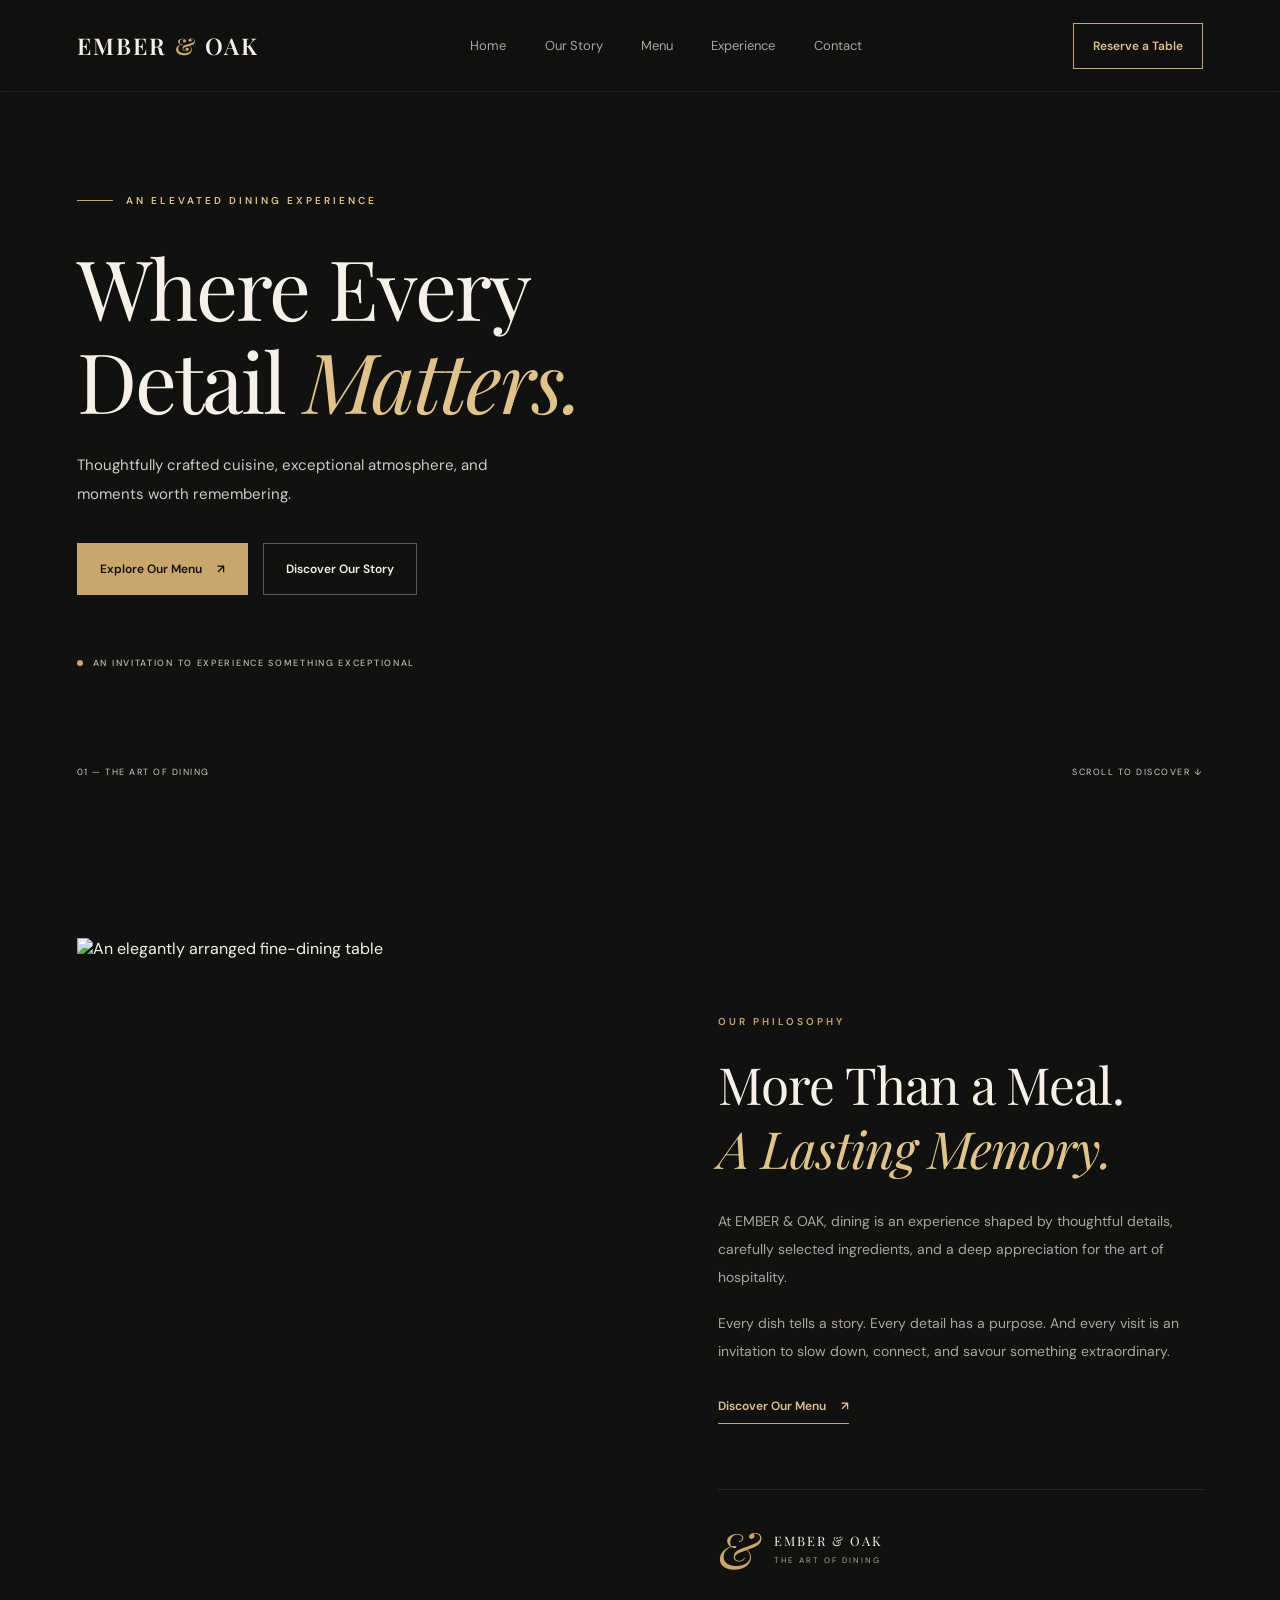
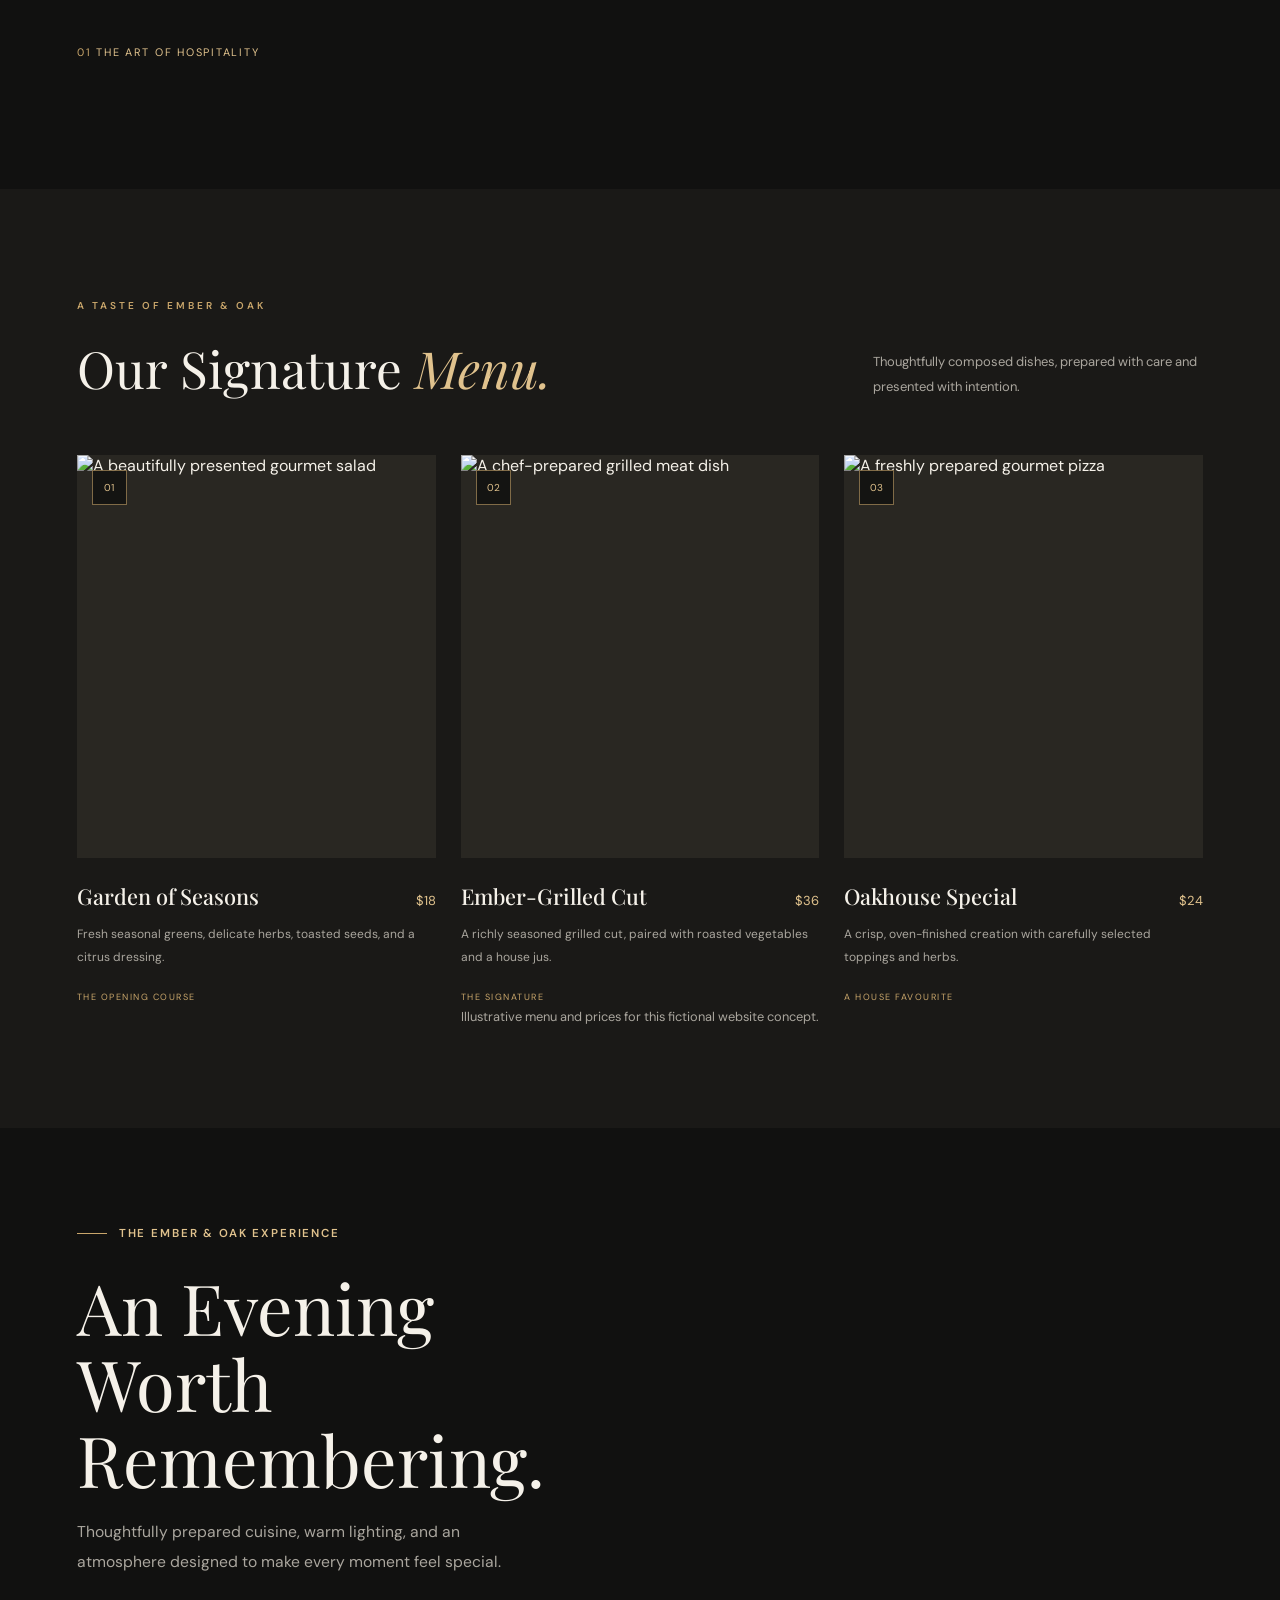
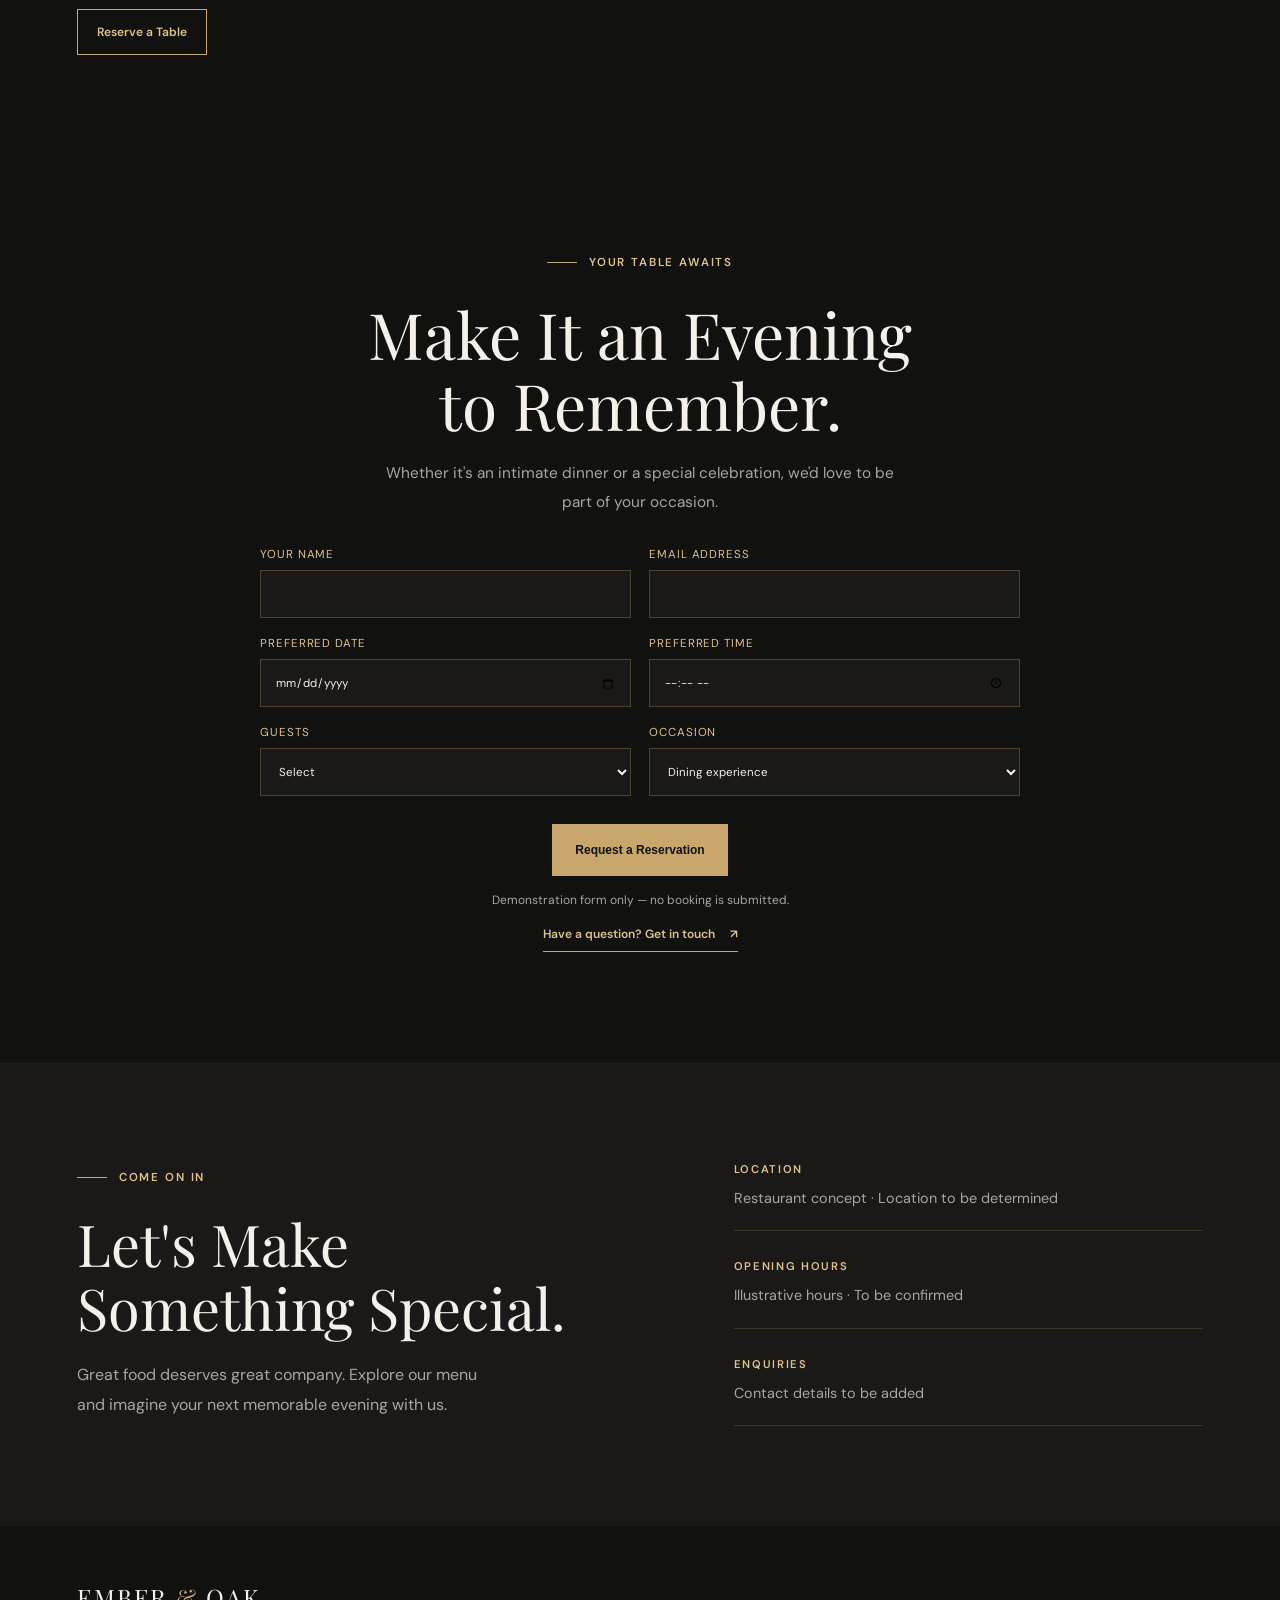
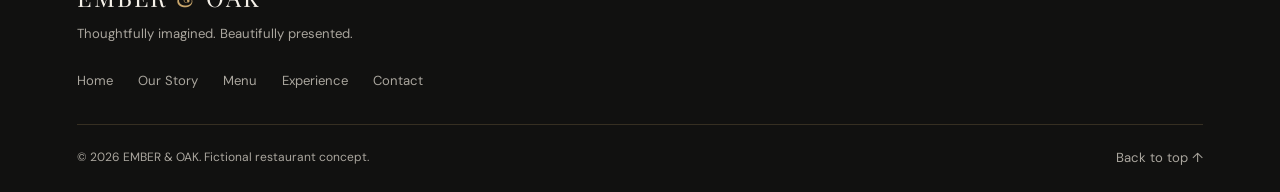
==== index.html @ cb253b9d "Initial release of Ember and Oak website" ====
﻿
<!DOCTYPE html>
<html lang="en">
  <head>
    <meta charset="UTF-8">
    <meta name="viewport" content="width=device-width, initial-scale=1.0">

    <meta
      name="description"
      content="Discover the art of fine dining at EMBER & OAK, a premium restaurant concept."
    >

    <title>EMBER & OAK | An Exceptional Dining Experience</title>

    <!-- Typography -->
    <link rel="preconnect" href="https://fonts.googleapis.com">
    <link rel="preconnect" href="https://fonts.gstatic.com" crossorigin>

    <link
      href="https://fonts.googleapis.com/css2?family=DM+Sans:wght@400;500;600;700&family=Playfair+Display:wght@400;500;600;700&display=swap"
      rel="stylesheet"
    >

    <!-- Our stylesheet -->
    <link rel="stylesheet" href="style.css">
  </head>

  <body>
      <header class="site-header">
        <a href="#home" class="logo">EMBER <span>&</span> OAK</a>

        <button
          class="menu-toggle"
          type="button"
          aria-label="Open navigation menu"
          aria-expanded="false"
          aria-controls="main-navigation"
        >
          <span></span>
          <span></span>
          <span></span>
        </button>

              <nav class="main-nav" id="main-navigation">
        <a href="index.html" aria-current="page">Home</a>
        <a href="story.html">Our Story</a>
        <a href="menu.html">Menu</a>
        <a href="experience.html">Experience</a>
        <a href="contact.html">Contact</a>
      </nav>

        <a href="#reservations" class="header-cta">
          Reserve a Table
        </a>
      </header>

    <main>
      <section class="hero" id="home">
        <div class="hero-content">

          <p class="eyebrow">
            <span class="eyebrow-line"></span>
            AN ELEVATED DINING EXPERIENCE
          </p>

          <h1>
            Where Every<br>
            Detail <span>Matters.</span>
          </h1>

          <p class="hero-description">
            Thoughtfully crafted cuisine, exceptional atmosphere,
            and moments worth remembering.
          </p>

          <div class="hero-actions">
            <a href="menu.html" class="button button-primary">
              Explore Our Menu <span aria-hidden="true">↗</span>
            </a>

            <a href="story.html" class="button button-secondary">
              Discover Our Story
            </a>
          </div>

          <div class="hero-note">
            <span class="note-dot"></span>
            AN INVITATION TO EXPERIENCE SOMETHING EXCEPTIONAL
          </div>
        </div>

        <div class="hero-bottom">
          <span>01 — THE ART OF DINING</span>
          <a href="#story">
            SCROLL TO DISCOVER <span aria-hidden="true">↓</span>
          </a>
        </div>

      </section>

      <!-- OUR STORY -->
      <section class="story-section" id="story">

        <div class="story-image">
          <img
            src="https://images.unsplash.com/photo-1414235077428-338989a2e8c0?auto=format&fit=crop&w=1000&q=85"
            alt="An elegantly arranged fine-dining table"
            loading="lazy"
          >

          <div class="image-caption">
            <span>01</span>
            <span>THE ART OF HOSPITALITY</span>
          </div>
        </div>

        <div class="story-content">

          <p class="section-eyebrow">
            OUR PHILOSOPHY
          </p>

          <h2>
            More Than a Meal.<br>
            <span>A Lasting Memory.</span>
          </h2>

          <p class="story-description">
            At EMBER & OAK, dining is an experience shaped by
            thoughtful details, carefully selected ingredients,
            and a deep appreciation for the art of hospitality.
          </p>

          <p class="story-description">
            Every dish tells a story. Every detail has a purpose.
            And every visit is an invitation to slow down,
            connect, and savour something extraordinary.
          </p>

          <a href="#menu" class="text-link">
            Discover Our Menu
            <span aria-hidden="true">↗</span>
          </a>

          <div class="story-signature">
            <span class="signature-mark">&</span>

            <div>
              <p>EMBER & OAK</p>
              <span>THE ART OF DINING</span>
            </div>
          </div>

        </div>

      </section>

      <!-- SIGNATURE MENU -->
      <section class="menu-section" id="menu">

        <div class="menu-heading">

          <div>
            <p class="section-eyebrow">A TASTE OF EMBER & OAK</p>

            <h2>
              Our Signature <span>Menu.</span>
            </h2>
          </div>

          <p class="menu-intro">
            Thoughtfully composed dishes, prepared with care
            and presented with intention.
          </p>

        </div>

        <div class="menu-grid">

          <article class="dish-card">

            <div class="dish-image">
              <img
                src="https://images.unsplash.com/photo-1547592180-85f173990554?auto=format&fit=crop&w=900&q=85"
                alt="A beautifully presented gourmet salad"
                loading="lazy"
              >

              <span class="dish-number">01</span>
            </div>

            <div class="dish-details">
              <div class="dish-title-row">
                <h3>Garden of Seasons</h3>
                <span class="dish-price">$18</span>
              </div>

              <p>
                Fresh seasonal greens, delicate herbs,
                toasted seeds, and a citrus dressing.
              </p>

              <span class="dish-category">
                THE OPENING COURSE
              </span>
            </div>

          </article>

          <article class="dish-card">

            <div class="dish-image">
              <img
                src="https://images.unsplash.com/photo-1544025162-d76694265947?auto=format&fit=crop&w=900&q=85"
                alt="A chef-prepared grilled meat dish"
                loading="lazy"
              >

              <span class="dish-number">02</span>
            </div>

            <div class="dish-details">
              <div class="dish-title-row">
                <h3>Ember-Grilled Cut</h3>
                <span class="dish-price">$36</span>
              </div>

              <p>
                A richly seasoned grilled cut, paired with
                roasted vegetables and a house jus.
              </p>

              <span class="dish-category">
                THE SIGNATURE
              </span>
            </div>

          </article>

          <article class="dish-card">

            <div class="dish-image">
              <img
                src="https://images.unsplash.com/photo-1565299624946-b28f40a0ae38?auto=format&fit=crop&w=900&q=85"
                alt="A freshly prepared gourmet pizza"
                loading="lazy"
              >

              <span class="dish-number">03</span>
            </div>

            <div class="dish-details">
              <div class="dish-title-row">
                <h3>Oakhouse Special</h3>
                <span class="dish-price">$24</span>
              </div>

              <p>
                A crisp, oven-finished creation with
                carefully selected toppings and herbs.
              </p>

              <span class="dish-category">
                A HOUSE FAVOURITE
              </span>
            </div>

          </article>

        </div>

        <p class="menu-disclaimer">
          Illustrative menu and prices for this fictional website concept.
        </p>

      </section>


      <section class="experience-section" id="experience">
        <div class="experience-image"></div>

        <div class="experience-overlay"></div>

        <div class="experience-content">
          <span class="section-label">
            <span class="label-line"></span>
            THE EMBER & OAK EXPERIENCE
          </span>

          <h2>An Evening<br>Worth Remembering.</h2>

          <p>
            Thoughtfully prepared cuisine, warm lighting, and an atmosphere
            designed to make every moment feel special.
          </p>

          <a href="#reservations" class="header-cta">
            Reserve a Table
          </a>
        </div>

      </section>


      <section class="reservation-section" id="reservations">
        <span class="section-label">
          <span class="label-line"></span>
          YOUR TABLE AWAITS
        </span>

        <h2>Make It an Evening<br>to Remember.</h2>

        <p>
          Whether it's an intimate dinner or a special celebration,
          we'd love to be part of your occasion.
        </p>

        <form class="reservation-form" id="reservation-form">
          <div class="reservation-form-grid">
            <label>
              Your name
              <input type="text" name="name" autocomplete="name" required>
            </label>

            <label>
              Email address
              <input type="email" name="email" autocomplete="email" required>
            </label>

            <label>
              Preferred date
              <input type="date" name="date" required>
            </label>

            <label>
              Preferred time
              <input type="time" name="time" required>
            </label>

            <label>
              Guests
              <select name="guests" required>
                <option value="">Select</option>
                <option>2 guests</option>
                <option>3 guests</option>
                <option>4 guests</option>
                <option>5+ guests</option>
              </select>
            </label>

            <label>
              Occasion
              <select name="occasion">
                <option>Dining experience</option>
                <option>Birthday</option>
                <option>Anniversary</option>
                <option>Private gathering</option>
              </select>
            </label>
          </div>

          <button type="submit" class="button button-primary">
            Request a Reservation
          </button>

          <p class="reservation-form-note">
            Demonstration form only — no booking is submitted.
          </p>
          <p class="reservation-status" id="reservation-status" aria-live="polite"></p>
        </form>

        <a href="#contact" class="text-link">
          Have a question? Get in touch <span aria-hidden="true">↗</span>
        </a>

      </section>


      <section class="contact-section" id="contact">
        <div class="contact-content">
          <span class="section-label">
            <span class="label-line"></span>
            COME ON IN
          </span>

          <h2>Let's Make<br>Something Special.</h2>

          <p>
            Great food deserves great company. Explore our menu
            and imagine your next memorable evening with us.
          </p>
        </div>

        <div class="contact-details">
          <div class="contact-item">
            <span class="contact-label">LOCATION</span>
            <p>Restaurant concept · Location to be determined</p>
          </div>

          <div class="contact-item">
            <span class="contact-label">OPENING HOURS</span>
            <p>Illustrative hours · To be confirmed</p>
          </div>

          <div class="contact-item">
            <span class="contact-label">ENQUIRIES</span>
            <p>Contact details to be added</p>
          </div>
        </div>

      </section>

    </main>


    <footer class="site-footer">
      <a href="#home" class="footer-logo">EMBER <span>&</span> OAK</a>

      <p class="footer-note">
        Thoughtfully imagined. Beautifully presented.
      </p>

            <nav class="footer-nav" aria-label="Footer navigation">
        <a href="index.html">Home</a>
        <a href="story.html">Our Story</a>
        <a href="menu.html">Menu</a>
        <a href="#experience">Experience</a>
        <a href="contact.html">Contact</a>
      </nav>

      <div class="footer-bottom">
        <p>&copy; 2026 EMBER & OAK. Fictional restaurant concept.</p>
        <a href="#home">Back to top ↑</a>
      </div>

    </footer>


    <script src="script.js"></script>
  </body>
</html>
---- style.css ----
﻿/* ---------- DESIGN SYSTEM ---------- */

:root {
  --color-bg: #111110;
  --color-surface: #1a1917;
  --color-gold: #c9a66b;
  --color-gold-light: #e0c28d;
  --color-text: #f5f1e9;
  --color-muted: #aaa69e;

  --font-heading: "Playfair Display", Georgia, serif;
  --font-body: "DM Sans", Arial, sans-serif;

  --page-padding: clamp(20px, 6vw, 90px);
}

/* ---------- RESET ---------- */

* {
  margin: 0;
  padding: 0;
  box-sizing: border-box;
}

html {
  scroll-behavior: smooth;
}

body {
  background: var(--color-bg);
  color: var(--color-text);
  font-family: var(--font-body);
  -webkit-font-smoothing: antialiased;
}

a {
  color: inherit;
  text-decoration: none;
}

/* ---------- NAVIGATION ---------- */

.site-header {
  position: fixed;
  width: 100%;
  min-height: 92px;
  padding: 0 var(--page-padding);

  display: flex;
  align-items: center;
  justify-content: space-between;
  gap: 30px;

  background: var(--color-bg);
  border-bottom: 1px solid rgb(255 255 255 / 7%);
  z-index: 100;
}

.logo {
  font-family: var(--font-heading);
  font-size: 23px;
  font-weight: 600;
  letter-spacing: 2px;
  white-space: nowrap;
}

.logo span {
  color: var(--color-gold);
}

.main-nav {
  display: flex;
  align-items: center;
  gap: clamp(18px, 3vw, 42px);
}

.main-nav a {
  color: var(--color-muted);
  font-size: 13px;
  transition: color 0.25s ease;
}

.main-nav a:hover {
  color: var(--color-gold-light);
  border-bottom: 2px solid var(--color-gold-light);
  padding-bottom: 4px;
}

.header-cta {
  display: inline-flex;
  align-items: center;
  gap: 12px;

  padding: 14px 19px;
  border: 1px solid var(--color-gold);

  color: var(--color-gold-light);
  font-size: 12px;
  font-weight: 600;
  white-space: nowrap;

  transition:
      background-color 0.25s ease,
      color 0.25s ease;
}

.header-cta:hover {
  background: var(--color-gold);
  color: var(--color-bg);
}

/* ---------- HERO ---------- */

.hero {
  min-height: calc(100svh - 92px);
  padding: 90px var(--page-padding) 40px;

  position: relative;
  isolation: isolate;

  display: flex;
  align-items: center;

  overflow: hidden;
}

/* Background photograph */

.hero::before {
  content: "";
  position: absolute;
  inset: 0;
  z-index: -2;

  background-image:
      url("https://images.unsplash.com/photo-1414235077428-338989a2e8c0?auto=format&fit=crop&w=2000&q=85");

  background-position: center;
  background-size: cover;
}

/* Dark overlay keeps the text readable */

.hero::after {
content: "";
position: absolute;
inset: 0;
z-index: -1;

background: linear-gradient(
  90deg,
  rgb(17 17 16 / 96%) 0%,
  rgb(17 17 16 / 83%) 38%,
  rgb(17 17 16 / 40%) 72%,
  rgb(17 17 16 / 35%) 100%
  );
}

.hero-content {
width: min(760px, 100%);
padding-bottom: 45px;
}

.eyebrow {
  display: flex;
  align-items: center;
  gap: 13px;

  margin: 50px 0 30px;

  color: var(--color-gold-light);
  font-size: 10px;
  font-weight: 600;
  letter-spacing: 3px;
  line-height: 1.8;
}

.eyebrow-line {
  width: 36px;
  height: 1px;
  background: var(--color-gold);
  flex-shrink: 0;
}

.hero h1 {
  max-width: 750px;

  font-family: var(--font-heading);
  font-size: clamp(48px, 6.5vw, 88px);
  font-weight: 400;
  letter-spacing: -2px;
  line-height: 1.12;
}

.hero h1 span {
  color: var(--color-gold-light);
  font-style: italic;
}

.hero-description {
  max-width: 460px;
  margin-top: 25px;

  color: #d0cbc2;
  font-size: 15px;
  line-height: 1.9;
}

.hero-actions {
  display: flex;
  align-items: center;
  flex-wrap: wrap;
  gap: 15px;

  margin-top: 35px;
}

.button {
  min-height: 52px;
  padding: 0 22px;

  display: inline-flex;
  align-items: center;
  justify-content: center;
  gap: 15px;

  font-size: 12px;
  font-weight: 600;

  transition:
    background-color 0.25s ease,
    color 0.25s ease,
    border-color 0.25s ease;
}

.button-primary {
  background: var(--color-gold);
  color: var(--color-bg);
  border: 1px solid var(--color-gold);
}

.button-primary:hover {
  background: var(--color-gold-light);
  border-color: var(--color-gold-light);
}

.button-secondary {
  border: 1px solid rgb(255 255 255 / 30%);
  color: var(--color-text);
}

.button-secondary:hover {
  border-color: var(--color-gold);
  color: var(--color-gold-light);
}

.hero-note {
  display: flex;
  align-items: center;
  gap: 10px;

  margin-top: 60px;

  color: #c1bcb2;
  font-size: 9px;
  font-weight: 500;
  letter-spacing: 1.7px;
  line-height: 1.8;
}

.note-dot {
  width: 6px;
  height: 6px;
  border-radius: 50%;
  background: var(--color-gold);
  flex-shrink: 0;
}

.hero-bottom {
  position: absolute;
  right: var(--page-padding);
  bottom: 30px;
  left: var(--page-padding);

  display: flex;
  justify-content: space-between;
  gap: 20px;

  color: #d0cbc2;
  font-size: 9px;
  letter-spacing: 1.5px;
}

.hero-bottom a {
  transition: color 0.25s ease;
}

.hero-bottom a:hover {
  color: var(--color-gold-light);
}

/* ---------- ACCESSIBILITY ---------- */

a:focus-visible {
  outline: 2px solid var(--color-gold-light);
  outline-offset: 5px;
}

/* ---------- RESPONSIVE DESIGN ---------- */

@media (max-width: 900px) {
  .site-header {
    min-height: 82px;
    gap: 20px;
  }

  .main-nav {
    gap: 16px;
  }

  .main-nav a {
    font-size: 12px;
  }

  .header-cta {
    padding: 12px;
    font-size: 11px;
  }

  .hero {
    min-height: calc(100svh - 82px);
  }

  .hero::after {
    background:
      linear-gradient(
        90deg,
        rgb(17 17 16 / 94%) 0%,
        rgb(17 17 16 / 78%) 60%,
        rgb(17 17 16 / 55%) 100%
      );
  }
}

@media (max-width: 650px) {
  .site-header {
    min-height: 76px;
    flex-wrap: wrap;
    gap: 12px;
    padding-top: 16px;
    padding-bottom: 16px;
  }

  .logo {
    font-size: 20px;
  }

  .main-nav {
    order: 3;
    width: 100%;
    justify-content: space-between;
    gap: 10px;
  }

  .main-nav a {
    font-size: 11px;
  }

  .header-cta {
    padding: 11px 12px;
    gap: 7px;
    font-size: 10px;
  }

  .hero {
    min-height: 680px;
    min-height: max(680px, calc(100svh - 76px));
    padding-top: 75px;
    padding-bottom: 100px;
  }

  .hero::before {
    background-position: 58% center;
  }

  .hero::after {
    background:
      linear-gradient(
        90deg,
        rgb(17 17 16 / 93%) 0%,
        rgb(17 17 16 / 78%) 100%
      );
}

  .hero h1 {
    font-size: clamp(46px, 11vw, 66px);
    letter-spacing: -1.5px;
  }

  .eyebrow {
    font-size: 9px;
    letter-spacing: 2px;
  }

  .hero-description {
    font-size: 14px;
  }

  .hero-actions {
    align-items: stretch;
    flex-direction: column;
    max-width: 280px;
  }

  .hero-note {
    margin-top: 40px;
    font-size: 8px;
    letter-spacing: 1.1px;
  }

  .hero-bottom {
    bottom: 22px;
    font-size: 8px;
    letter-spacing: 1px;
  }
}

@media (max-width: 380px) {
  .main-nav a {
    font-size: 10px;
  }

  .header-cta {
    padding: 10px 8px;
  }

  .hero-bottom {
    font-size: 7px;
    letter-spacing: 0.5px;
  }
}

/* Respect visitors who prefer reduced motion */

@media (prefers-reduced-motion: reduce) {
  html {
    scroll-behavior: auto;
  }

  *,
  *::before,
  *::after {
    transition-duration: 0.01ms !important;
  }
}


/* ---------- OUR STORY ---------- */

.story-section {
  padding: 130px var(--page-padding);

  display: grid;
  grid-template-columns: minmax(0, 1fr) minmax(0, 0.9fr);
  align-items: center;
  gap: clamp(45px, 8vw, 120px);

  background: var(--color-bg);
}

.story-image {
  position: relative;
  min-width: 0;
}

.story-image img {
  display: block;
  width: 100%;
  aspect-ratio: 4 / 5;
  object-fit: cover;
}

.image-caption {
  display: flex;
  justify-content: space-between;
  gap: 15px;

  padding-top: 18px;

  color: var(--color-muted);
  font-size: 9px;
  letter-spacing: 1.5px;
}

.image-caption span:first-child {
  color: var(--color-gold);
}

.story-content {
  max-width: 570px;
}

.section-eyebrow {
  margin-bottom: 24px;

  color: var(--color-gold);
  font-size: 10px;
  font-weight: 600;
  letter-spacing: 3px;
}

.story-content h2 {
  margin-bottom: 27px;

  font-family: var(--font-heading);
  font-size: clamp(36px, 4vw, 55px);
  font-weight: 400;
  line-height: 1.25;
  letter-spacing: -1px;
}

.story-content h2 span {
  color: var(--color-gold-light);
  font-style: italic;
}

.story-description {
  margin-bottom: 18px;

  color: var(--color-muted);
  font-size: 14px;
  line-height: 2;
}

.text-link {
  display: inline-flex;
  align-items: center;
  gap: 15px;

  margin-top: 15px;
  padding-bottom: 9px;

  border-bottom: 1px solid var(--color-gold);

  color: var(--color-gold-light);
  font-size: 12px;
  font-weight: 600;

  transition: gap 0.25s ease;
}

.text-link:hover {
  gap: 22px;
}

.story-signature {
  display: flex;
  align-items: center;
  gap: 15px;

  margin-top: 65px;
  padding-top: 25px;

  border-top: 1px solid rgb(255 255 255 / 10%);
}

.signature-mark {
  color: var(--color-gold);
  font-family: var(--font-heading);
  font-size: 50px;
  font-style: italic;
}

.story-signature div p {
  font-family: var(--font-heading);
  font-size: 13px;
  letter-spacing: 2px;
}

.story-signature div span {
  display: block;
  margin-top: 6px;

  color: var(--color-muted);
  font-size: 8px;
  letter-spacing: 2px;
}

/* ---------- STORY RESPONSIVENESS ---------- */

@media (max-width: 800px) {
  .story-section {
    padding-top: 90px;
    padding-bottom: 90px;

    grid-template-columns: 1fr;
    gap: 50px;
  }

  .story-image {
    width: min(100%, 560px);
  }

  .story-content {
    max-width: 650px;
  }

  .story-content h2 {
    font-size: clamp(36px, 7vw, 52px);
  }

  .story-signature {
    margin-top: 40px;
  }
}

@media (max-width: 480px) {
  .story-section {
    padding-top: 70px;
    padding-bottom: 70px;
    gap: 35px;
  }

  .story-content h2 {
    font-size: 36px;
  }

  .story-description {
    font-size: 13px;
  }
}



/* ---------- SIGNATURE MENU ---------- */

.menu-section {
  padding: 110px var(--page-padding) 100px;

  background: var(--color-surface);
}

.menu-heading {
  display: flex;
  align-items: end;
  justify-content: space-between;
  gap: 35px;

  margin-bottom: 55px;
}

.menu-heading h2 {
  font-family: var(--font-heading);
  font-size: clamp(36px, 4vw, 54px);
  font-weight: 400;
  line-height: 1.25;
}

.menu-heading h2 span {
  color: var(--color-gold-light);
  font-style: italic;
}

.menu-intro {
  max-width: 330px;
  color: var(--color-muted);
  font-size: 13px;
  line-height: 1.9;
}

.menu-grid {
  display: grid;
  grid-template-columns: repeat(3, minmax(0, 1fr));
  gap: 25px;
}

.dish-card {
  min-width: 0;
}

.dish-image {
  position: relative;
  overflow: hidden;
  background: #292722;
}

.dish-image img {
  display: block;
  width: 100%;
  aspect-ratio: 4 / 4.5;
  object-fit: cover;

  transition: transform 0.5s ease;
}

.dish-card:hover .dish-image img {
  transform: scale(1.04);
}

.dish-number {
  position: absolute;
  top: 15px;
  left: 15px;

  display: grid;
  place-items: center;

  width: 35px;
  height: 35px;

  background: rgb(17 17 16 / 85%);
  border: 1px solid rgb(201 166 107 / 60%);

  color: var(--color-gold-light);
  font-size: 10px;
}

.dish-details {
  padding-top: 23px;
}

.dish-title-row {
  display: flex;
  align-items: baseline;
  justify-content: space-between;
  gap: 12px;
}

.dish-title-row h3 {
  font-family: var(--font-heading);
  font-size: clamp(17px, 1.7vw, 22px);
  font-weight: 500;
}

.dish-price {
  flex-shrink: 0;
  color: var(--color-gold-light);
  font-size: 13px;
}

.dish-details > p {
  margin-top: 13px;

  color: var(--color-muted);
  font-size: 12px;
  line-height: 1.9;
}

.dish-category {
  display: inline-block;
  margin-top: 22px;

  color: var(--color-gold);
  font-size: 9px;
  letter-spacing: 1.5px;
}

.menu-disclaimer {
  margin-top: 40px;

  color: var(--color-muted);
  font-size: 10px;
  line-height: 1.8;
}

/* ---------- MENU RESPONSIVENESS ---------- */

@media (max-width: 850px) {
  .menu-heading {
    align-items: start;
    flex-direction: column;
    gap: 18px;
  }

  .menu-grid {
    grid-template-columns: repeat(2, minmax(0, 1fr));
    gap: 35px 22px;
  }

  .dish-title-row h3 {
    font-size: 19px;
  }
}

@media (max-width: 560px) {
  .menu-section {
    padding-top: 75px;
    padding-bottom: 70px;
  }

  .menu-heading {
    margin-bottom: 35px;
  }

  .menu-grid {
    grid-template-columns: 1fr;
    gap: 40px;
  }

  .dish-image img {
    aspect-ratio: 5 / 4;
  }

  .dish-title-row h3 {
    font-size: 21px;
  }
}

/* Respect reduced-motion preferences */

@media (prefers-reduced-motion: reduce) {
  .dish-image img {
    transition: none;
  }
}


/* DINING EXPERIENCE */

.experience-section {
  position: relative;
  min-height: 540px;
  display: flex;
  align-items: center;
  overflow: hidden;
  background: var(--color-bg);
}

.experience-image,
.experience-overlay {
  position: absolute;
  inset: 0;
}

.experience-image {
  background-image: url("https://images.unsplash.com/photo-1517248135467-4c7edcad34c4?auto=format&fit=crop&w=2000&q=85");
  background-size: cover;
  background-position: center 55%;
  transform: scale(1.02);
}

.experience-overlay {
  background: linear-gradient(
  90deg,
  rgba(17, 17, 16, 0.96) 0%,
  rgba(17, 17, 16, 0.76) 48%,
  rgba(17, 17, 16, 0.25) 100%
  );
}

.experience-content {
  position: relative;
  z-index: 1;
  max-width: 650px;
  padding: 90px var(--page-padding);
}

.section-label {
  display: inline-flex;
  align-items: center;
  gap: 12px;
  color: var(--color-gold-light);
  font-size: 0.72rem;
  font-weight: 600;
  letter-spacing: 0.16em;
  text-transform: uppercase;
}

.label-line {
  display: inline-block;
  width: 30px;
  height: 1px;
  background: var(--color-gold);
}

.experience-content h2 {
  margin: 28px 0 20px;
  color: var(--color-text);
  font-family: var(--font-heading);
  font-size: clamp(2.7rem, 5.5vw, 4.8rem);
  font-weight: 400;
  line-height: 1.08;
}

.experience-content p {
  max-width: 450px;
  margin-bottom: 32px;
  color: var(--color-muted);
  font-size: 0.98rem;
  line-height: 1.9;
}

@media (max-width: 600px) {
  .experience-section {
    min-height: 480px;
  }

  .experience-overlay {
    background: rgba(17, 17, 16, 0.76);
  }

  .experience-content {
    padding-top: 75px;
    padding-bottom: 75px;
  }


}


/* RESERVATIONS */

.reservation-section {
  display: flex;
  flex-direction: column;
  align-items: center;
  padding: 110px var(--page-padding);
  text-align: center;
  background: var(--color-bg);
}

.reservation-section h2 {
  margin: 28px 0 18px;
  color: var(--color-text);
  font-family: var(--font-heading);
  font-size: clamp(2.5rem, 5vw, 4.3rem);
  font-weight: 400;
  line-height: 1.12;
}

.reservation-section > p {
  max-width: 540px;
  margin-bottom: 30px;
  color: var(--color-muted);
  font-size: 0.96rem;
  line-height: 1.9;
}

.reservation-form {
  width: min(100%, 760px);
  margin: 0 auto;
}

.reservation-form-grid {
  display: grid;
  grid-template-columns: repeat(2, minmax(0, 1fr));
  gap: 18px;
  margin-bottom: 28px;
  text-align: left;
}

.reservation-form label {
  display: flex;
  flex-direction: column;
  gap: 8px;
  color: var(--color-gold-light);
  font-size: 0.72rem;
  letter-spacing: 0.08em;
  text-transform: uppercase;
}

.reservation-form input,
.reservation-form select {
  width: 100%;
  min-height: 48px;
  padding: 12px 14px;
  border: 1px solid rgba(201, 166, 107, 0.3);
  border-radius: 0;
  background: var(--color-surface);
  color: var(--color-text);
  font: inherit;
  letter-spacing: normal;
  text-transform: none;
}

.reservation-form input:focus,
.reservation-form select:focus {
  outline: 2px solid var(--color-gold-light);
  outline-offset: 2px;
}

.reservation-form > .button {
  border: 1px solid var(--color-gold);
  cursor: pointer;
}

.reservation-form-note,
.reservation-status {
  margin: 14px 0 0;
  color: var(--color-muted);
  font-size: 0.75rem;
  line-height: 1.7;
}

.reservation-status:empty {
  display: none;
}
.reservation-note {
  margin-top: 30px;
  color: var(--color-muted);
  font-size: 0.75rem;
  line-height: 1.7;
}

@media (max-width: 600px) {
  .reservation-section {
    padding-top: 80px;
    padding-bottom: 80px;
  }
}


/* CONTACT */

.contact-section {
  display: grid;
  grid-template-columns: 1fr 0.8fr;
  gap: 70px;
  padding: 100px var(--page-padding);
  background: var(--color-surface);
}

.contact-content h2 {
  margin: 26px 0 20px;
  color: var(--color-text);
  font-family: var(--font-heading);
  font-size: clamp(2.5rem, 4.5vw, 4rem);
  font-weight: 400;
  line-height: 1.12;
}

.contact-content > p {
  max-width: 430px;
  color: var(--color-muted);
  line-height: 1.9;
}

.contact-details {
  display: flex;
  flex-direction: column;
  justify-content: center;
  gap: 28px;
}

.contact-item {
  padding-bottom: 20px;
  border-bottom: 1px solid rgba(201, 166, 107, 0.2);
}

.contact-label {
  display: block;
  margin-bottom: 10px;
  color: var(--color-gold-light);
  font-size: 0.7rem;
  font-weight: 600;
  letter-spacing: 0.15em;
}

.contact-item p {
  margin: 0;
  color: var(--color-muted);
  font-size: 0.9rem;
  line-height: 1.7;
}

/* FOOTER */

.site-footer {
  padding: 55px var(--page-padding) 24px;
  background: var(--color-bg);
}

.footer-logo {
  color: var(--color-text);
  font-family: var(--font-heading);
  font-size: 1.5rem;
  letter-spacing: 0.08em;
  text-decoration: none;
}

.footer-logo span {
  color: var(--color-gold);
}

.footer-note {
  margin: 12px 0 30px;
  color: var(--color-muted);
  font-size: 0.82rem;
}

.footer-nav {
  display: flex;
  flex-wrap: wrap;
  gap: 25px;
  margin-bottom: 35px;
}

.footer-nav a,
.footer-bottom a {
  color: var(--color-muted);
  font-size: 0.82rem;
  text-decoration: none;
  transition: color 0.2s ease;
}

.footer-nav a:hover,
.footer-bottom a:hover {
  color: var(--color-gold-light);
}

.footer-bottom {
  display: flex;
  justify-content: space-between;
  align-items: center;
  gap: 20px;
  padding-top: 22px;
  border-top: 1px solid rgba(201, 166, 107, 0.2);
}

.footer-bottom p {
  margin: 0;
  color: var(--color-muted);
  font-size: 0.75rem;
  line-height: 1.7;
}

/* CONTACT AND FOOTER RESPONSIVENESS */

@media (max-width: 800px) {
  .contact-section {
  grid-template-columns: 1fr;
  gap: 45px;
  }
}

@media (max-width: 500px) {
  .contact-section {
  padding-top: 75px;
  padding-bottom: 75px;
  }

  .footer-bottom {
      align-items: flex-start;
      flex-direction: column;
      gap: 12px;
  }

  .footer-nav {
      gap: 18px;
  }


}

/* MOBILE NAVIGATION */

.menu-toggle {
  display: none;
  width: 42px;
  height: 42px;
  padding: 10px;
  border: 1px solid rgba(201, 166, 107, 0.35);
  border-radius: 2px;
  background: transparent;
  cursor: pointer;
}

.menu-toggle span {
  display: block;
  width: 20px;
  height: 1px;
  margin: 5px 0;
  background: var(--color-text);
  transition: transform 0.2s ease, opacity 0.2s ease;
}

.menu-toggle:focus-visible {
  outline: 2px solid var(--color-gold-light);
  outline-offset: 4px;
}

@media (max-width: 760px) {
  .site-header {
    position: relative;
    display: flex;
    align-items: center;
    justify-content: space-between;
    flex-wrap: wrap;
    gap: 0;
  }

  .menu-toggle {
    display: block;
    order: 2;
  }

  .main-nav {
    display: none;
    order: 3;
    flex: 0 0 100%;
    flex-direction: column;
    align-items: stretch;
    gap: 0;
    padding: 16px 0;
  }

  .site-header.menu-open .main-nav {
    display: flex;
  }

  .main-nav a {
    display: block;
    padding: 14px 4px;
  }

  .header-cta {
    display: none;
    order: 4;
    width: 100%;
    margin: 0 0 16px;
    text-align: center;
  }

  .site-header.menu-open .header-cta {
    display: block;
  }

  .site-header.menu-open .menu-toggle span:first-child {
    transform: translateY(6px) rotate(45deg);
  }

  .site-header.menu-open .menu-toggle span:nth-child(2) {
    opacity: 0;
  }

  .site-header.menu-open .menu-toggle span:last-child {
    transform: translateY(-6px) rotate(-45deg);
  }
}

@media (prefers-reduced-motion: reduce) {
  .menu-toggle span {
    transition: none;
  }
}



/* Keep the mobile header controls anchored while the navigation expands. */
@media (max-width: 760px) {
  .site-header {
    position: relative;
    display: grid;
    grid-template-columns: minmax(0, 1fr) auto;
    align-items: center;
    align-content: start;
    min-height: 76px;
    height: auto;
  }

  .logo,
  .menu-toggle {
    align-self: start;
  }

  .main-nav,
  .header-cta {
    grid-column: 1 / -1;
  }

  .main-nav {
    width: auto;
  }
}

/* Mobile header: fixed viewport position with a locked control row. */
@media (max-width: 760px) {
  .site-header {
    position: fixed;
    top: 0;
    right: 0;
    left: 0;
    display: grid;
    grid-template-columns: minmax(0, 1fr) auto;
    grid-template-rows: 42px auto auto;
    align-items: center;
    align-content: start;
    min-height: 76px;
    height: auto;
    z-index: 100;
  }

  .logo {
    grid-column: 1;
    grid-row: 1;
    align-self: center;
  }

  .menu-toggle {
    grid-column: 2;
    grid-row: 1;
    align-self: center;
  }

  .main-nav {
    grid-column: 1 / -1;
    grid-row: 2;
    width: auto;
  }

  .header-cta {
    grid-column: 1 / -1;
    grid-row: 3;
  }
}

@media (max-width: 650px) {
  .hero {
    padding-top: calc(75px + 76px);
  }
}

/* Keep the mobile menu control clear of the viewport edge. */
@media (max-width: 760px) {
  .site-header {
    padding-top: 8px;
  }
}


/* MENU PAGE */

.menu-page-hero {
  padding: 135px var(--page-padding) 100px;
  text-align: center;
  background: var(--color-bg);
}

.menu-page-hero h1 {
  margin: 28px 0 22px;
  color: var(--color-text);
  font-family: var(--font-heading);
  font-size: clamp(2.6rem, 6vw, 5rem);
  font-weight: 400;
  line-height: 1.12;
}

.menu-page-hero > p {
  max-width: 600px;
  margin: 0 auto;
  color: var(--color-muted);
  font-size: 0.96rem;
  line-height: 1.9;
}

.full-menu-section {
  padding: 80px var(--page-padding) 100px;
  background: var(--color-surface);
}

.full-menu-heading {
  max-width: 650px;
  margin: 0 auto 80px;
  text-align: center;
}

.full-menu-heading h2,
.menu-page-cta h2 {
  margin: 20px 0;
  color: var(--color-text);
  font-family: var(--font-heading);
  font-size: clamp(2.3rem, 4vw, 3.7rem);
  font-weight: 400;
}

.full-menu-heading > p,
.menu-page-cta > p {
  color: var(--color-muted);
  line-height: 1.9;
}

.menu-category {
  max-width: 1100px;
  margin: 0 auto 80px;
}

.category-heading {
  display: flex;
  align-items: center;
  gap: 20px;
  margin-bottom: 30px;
  padding-bottom: 18px;
  border-bottom: 1px solid rgba(201, 166, 107, 0.3);
}

.category-heading > span {
  color: var(--color-gold);
  font-size: 0.75rem;
  letter-spacing: 0.1em;
}

.category-heading h3 {
  margin: 0;
  color: var(--color-text);
  font-family: var(--font-heading);
  font-size: clamp(1.7rem, 3vw, 2.4rem);
  font-weight: 400;
}

.full-menu-grid {
  display: grid;
  grid-template-columns: repeat(2, minmax(0, 1fr));
  gap: 30px;
}

.full-menu-card {
  min-width: 0;
  background: var(--color-bg);
}

.full-menu-card img {
  display: block;
  width: 100%;
  aspect-ratio: 4 / 3;
  object-fit: cover;
}

.full-menu-card-content {
  padding: 25px;
}

.full-menu-card-content .dish-title-row {
  display: flex;
  justify-content: space-between;
  align-items: flex-start;
  gap: 16px;
}

.full-menu-card-content h4 {
  margin: 0;
  color: var(--color-text);
  font-family: var(--font-heading);
  font-size: 1.35rem;
  font-weight: 400;
}

.full-menu-card-content .dish-price {
  color: var(--color-gold-light);
  white-space: nowrap;
}

.full-menu-card-content > p {
  margin: 14px 0 0;
  color: var(--color-muted);
  font-size: 0.88rem;
  line-height: 1.8;
}

.menu-disclaimer {
  max-width: 700px;
  margin: 0 auto;
  color: var(--color-muted);
  font-size: 0.8rem;
  line-height: 1.8;
  text-align: center;
}

.menu-page-cta {
  padding: 100px var(--page-padding);
  text-align: center;
  background: var(--color-bg);
}

.menu-page-cta > p {
  max-width: 520px;
  margin: 0 auto 30px;
}

.menu-page-cta .button {
  display: inline-flex;
}

@media (max-width: 650px) {
    .menu-page-hero {
    padding-top: 100px;
    padding-bottom: 75px;
  }

  .full-menu-section {
    padding-top: 65px;
    padding-bottom: 75px;
  }

  .full-menu-heading {
    margin-bottom: 55px;
  }

  .menu-category {
    margin-bottom: 60px;
  }

  .full-menu-grid {
    grid-template-columns: minmax(0, 1fr);
    gap: 24px;
  }

  .full-menu-card-content {
    padding: 20px;
  }

  .menu-page-cta {
    padding-top: 75px;
    padding-bottom: 75px;
  }


}


/* Only the visible brand text should be the home link on mobile. */
@media (max-width: 760px) {
  .site-header .logo {
    justify-self: start;
    width: fit-content;
  }
}


/* OUR STORY PAGE */

.story-page-hero {
  display: flex;
  align-items: center;
  justify-content: center;
  min-height: 480px;
  padding: 100px var(--page-padding);
  text-align: center;
  background:
  linear-gradient(
  rgba(17, 17, 16, 0.75),
  rgba(17, 17, 16, 0.9)
  ),
  url("https://images.unsplash.com/photo-1517248135467-4c7edcad34c4?auto=format&fit=crop&w=2000&q=85")
  center 55% / cover no-repeat;
}

.story-page-hero-content {
  max-width: 850px;
}

.story-page-hero h1 {
  margin: 28px 0 22px;
  color: var(--color-text);
  font-family: var(--font-heading);
  font-size: clamp(2.7rem, 6vw, 5rem);
  font-weight: 400;
  line-height: 1.12;
}

.story-page-hero-content > p {
  max-width: 620px;
  margin: 0 auto;
  color: var(--color-muted);
  font-size: 0.96rem;
  line-height: 1.9;
}

.story-page-intro {
  display: grid;
  grid-template-columns: minmax(0, 1fr) minmax(0, 0.9fr);
  align-items: center;
  gap: clamp(40px, 7vw, 100px);
  padding: 110px var(--page-padding);
  background: var(--color-bg);
}

.story-page-image {
  min-width: 0;
}

.story-page-image img {
  display: block;
  width: 100%;
  aspect-ratio: 4 / 5;
  object-fit: cover;
}

.image-caption {
  display: block;
  margin-top: 15px;
  color: var(--color-gold-light);
  font-size: 0.68rem;
  letter-spacing: 0.16em;
}

.story-page-copy h2 {
  margin: 25px 0;
  color: var(--color-text);
  font-family: var(--font-heading);
  font-size: clamp(2.3rem, 4.2vw, 3.7rem);
  font-weight: 400;
  line-height: 1.15;
}

.story-page-copy > p {
  margin-bottom: 18px;
  color: var(--color-muted);
  font-size: 0.93rem;
  line-height: 1.95;
}

/* STORY VALUES */

.story-values-section {
  padding: 100px var(--page-padding);
  background: var(--color-surface);
}

.story-values-heading {
  max-width: 700px;
  margin: 0 auto 60px;
  text-align: center;
}

.story-values-heading h2 {
  margin: 24px 0 0;
  color: var(--color-text);
  font-family: var(--font-heading);
  font-size: clamp(2.3rem, 4.5vw, 3.7rem);
  font-weight: 400;
  line-height: 1.15;
}

.story-values-grid {
  display: grid;
  grid-template-columns: repeat(3, minmax(0, 1fr));
  gap: 25px;
  max-width: 1150px;
  margin: 0 auto;
}

.story-value-card {
  padding: 35px 28px;
  border: 1px solid rgba(201, 166, 107, 0.22);
}

.value-number {
  color: var(--color-gold);
  font-size: 0.75rem;
  letter-spacing: 0.12em;
}

.story-value-card h3 {
  margin: 25px 0 15px;
  color: var(--color-text);
  font-family: var(--font-heading);
  font-size: 1.5rem;
  font-weight: 400;
}

.story-value-card p {
  margin: 0;
  color: var(--color-muted);
  font-size: 0.88rem;
  line-height: 1.9;
}

/* STORY CTA */

.story-page-cta {
  padding: 100px var(--page-padding);
  text-align: center;
  background: var(--color-bg);
}

.story-page-cta h2 {
  margin: 25px 0 18px;
  color: var(--color-text);
  font-family: var(--font-heading);
  font-size: clamp(2.5rem, 5vw, 4rem);
  font-weight: 400;
  line-height: 1.12;
}

.story-page-cta > p {
  margin-bottom: 30px;
  color: var(--color-muted);
  line-height: 1.9;
}

/* STORY PAGE RESPONSIVENESS */

@media (max-width: 800px) {
    .story-page-intro {
    grid-template-columns: minmax(0, 1fr);
    gap: 45px;
    padding-top: 80px;
    padding-bottom: 80px;
    }

  .story-page-image {
    max-width: 600px;
    width: 100%;
    margin: 0 auto;
  }

  .story-values-grid {
    grid-template-columns: repeat(2, minmax(0, 1fr));
  }


}

@media (max-width: 550px) {
  .story-page-hero {
    min-height: 400px;
    padding-top: 75px;
    padding-bottom: 75px;
  }


  .story-values-section,
  .story-page-cta {
    padding-top: 75px;
    padding-bottom: 75px;
  }

  .story-values-heading {
    margin-bottom: 40px;
  }

  .story-values-grid {
    grid-template-columns: minmax(0, 1fr);
    gap: 18px;
  }

  .story-value-card {
    padding: 28px 24px;
  }

}



/* CONTACT PAGE */

.contact-page-hero {
  padding: 125px var(--page-padding) 95px;
  text-align: center;
  background: var(--color-bg);
}

.contact-page-hero h1 {
  margin: 28px 0 22px;
  color: var(--color-text);
  font-family: var(--font-heading);
  font-size: clamp(2.6rem, 5.8vw, 4.8rem);
  font-weight: 400;
  line-height: 1.12;
}

.contact-page-hero > p {
  max-width: 570px;
  margin: 0 auto;
  color: var(--color-muted);
  font-size: 0.96rem;
  line-height: 1.9;
}

.contact-page-content {
  display: grid;
  grid-template-columns: minmax(0, 0.9fr) minmax(0, 1fr);
  align-items: start;
  gap: clamp(45px, 7vw, 100px);
  padding: 100px var(--page-padding);
  background: var(--color-surface);
}

.contact-page-intro h2 {
  margin: 25px 0;
  color: var(--color-text);
  font-family: var(--font-heading);
  font-size: clamp(2.5rem, 4.5vw, 4rem);
  font-weight: 400;
  line-height: 1.12;
}

.contact-page-intro > p {
  max-width: 450px;
  color: var(--color-muted);
  font-size: 0.93rem;
  line-height: 1.9;
}

.contact-page-intro .concept-notice {
  margin-top: 28px;
  padding-left: 18px;
  border-left: 1px solid var(--color-gold);
  font-size: 0.8rem;
}

.contact-information {
  display: grid;
  grid-template-columns: minmax(0, 1fr);
  gap: 18px;
}

.contact-information-card {
  padding: 27px;
  border: 1px solid rgba(201, 166, 107, 0.22);
}

.contact-information-card h3 {
  margin: 13px 0 8px;
  color: var(--color-text);
  font-family: var(--font-heading);
  font-size: 1.5rem;
  font-weight: 400;
}

.contact-information-card p {
  margin: 0;
  color: var(--color-muted);
  font-size: 0.88rem;
  line-height: 1.8;
}

.contact-page-cta {
  padding: 100px var(--page-padding);
  text-align: center;
  background: var(--color-bg);
}

.contact-page-cta h2 {
  margin: 25px 0 18px;
  color: var(--color-text);
  font-family: var(--font-heading);
  font-size: clamp(2.4rem, 4.8vw, 4rem);
  font-weight: 400;
  line-height: 1.12;
}

.contact-page-cta > p {
  margin-bottom: 30px;
  color: var(--color-muted);
  line-height: 1.9;
}

@media (max-width: 800px) {
  .contact-page-content {
  grid-template-columns: minmax(0, 1fr);
  gap: 45px;
  padding-top: 80px;
  padding-bottom: 80px;
  }
}

@media (max-width: 550px) {
  .contact-page-hero {
    padding-top: 95px;
    padding-bottom: 70px;
  }

  .contact-page-cta {
    padding-top: 75px;
    padding-bottom: 75px;
  }

  .contact-information-card {
    padding: 23px;
  }

}

/* Lighter translucent header with reduced backdrop blur. */
.site-header {
  background: rgb(17 17 16 / 68%);
  -webkit-backdrop-filter: blur(4px);
  backdrop-filter: blur(4px);
}



/* EXPERIENCE PAGE HERO */

.experience-page-hero {
  min-height: 580px;
  display: flex;
  align-items: center;
  justify-content: center;
  padding: 120px var(--page-padding);
  text-align: center;

  background:
    linear-gradient(
      rgba(17, 17, 16, 0.72),
      rgba(17, 17, 16, 0.88)
    ),
    url("https://images.unsplash.com/photo-1517248135467-4c7edcad34c4?auto=format&fit=crop&w=2000&q=85")
    center 55% / cover no-repeat;
}

.experience-page-hero-content {
  max-width: 850px;
}

.experience-page-hero h1 {
  margin: 28px 0 22px;
  color: var(--color-text);
  font-family: var(--font-heading);
  font-size: clamp(2.7rem, 6vw, 5rem);
  font-weight: 400;
  line-height: 1.12;
}

.experience-page-hero p {
  max-width: 620px;
  margin: 0 auto 32px;
  color: var(--color-muted);
  font-size: 0.96rem;
  line-height: 1.9;
}

@media (max-width: 600px) {
  .experience-page-hero {
    min-height: 520px;
    padding-top: 110px;
    padding-bottom: 80px;
  }
}


/* EXPERIENCE ATMOSPHERE SECTION */

.experience-atmosphere {
  display: grid;
  grid-template-columns: 1fr 1fr;
  align-items: center;
  gap: 80px;
  padding: 110px var(--page-padding);
}

.atmosphere-image {
  height: 580px;
  overflow: hidden;
}

.atmosphere-image img {
  width: 100%;
  height: 100%;
  object-fit: cover;
  display: block;
  transition: transform 0.7s ease;
}

.atmosphere-image:hover img {
  transform: scale(1.04);
}

.atmosphere-content {
  max-width: 520px;
}

.atmosphere-content h2 {
  margin: 28px 0;
  font-family: var(--font-heading);
  font-size: clamp(2.3rem, 4vw, 3.8rem);
  font-weight: 400;
  line-height: 1.2;
}

.atmosphere-content p {
  color: var(--color-muted);
  font-size: 0.94rem;
  line-height: 1.9;
  margin-bottom: 20px;
}

.atmosphere-content .text-link {
  display: inline-block;
  margin-top: 15px;
}

@media (max-width: 768px) {
  .experience-atmosphere {
    grid-template-columns: 1fr;
    gap: 45px;
    padding-top: 75px;
    padding-bottom: 75px;
  }

  .atmosphere-image {
    height: 420px;
  }
}

@media (max-width: 480px) {
  .atmosphere-image {
    height: 320px;
  }
}


/* DINING EXPERIENCE SECTION */

.dining-experience {
  padding: 110px var(--page-padding);
  background: #191817;
}

.dining-experience-heading {
  max-width: 650px;
  margin: 0 auto 65px;
  text-align: center;
}

.dining-experience-heading h2 {
  margin: 25px 0 18px;
  font-family: var(--font-heading);
  font-size: clamp(2.4rem, 4vw, 3.8rem);
  font-weight: 400;
  line-height: 1.2;
}

.dining-experience-heading p {
  max-width: 520px;
  margin: 0 auto;
  color: var(--color-muted);
  font-size: 0.94rem;
  line-height: 1.8;
}

.experience-cards {
  display: grid;
  grid-template-columns: repeat(3, minmax(0, 1fr));
  gap: 30px;
}

.experience-card {
  min-width: 0;
}

.experience-card-image {
  height: 340px;
  overflow: hidden;
}

.experience-card-image img {
  display: block;
  width: 100%;
  height: 100%;
  object-fit: cover;
  transition: transform 0.6s ease;
}

.experience-card:hover .experience-card-image img {
  transform: scale(1.05);
}

.experience-card-content {
  padding-top: 25px;
}

.card-number {
  color: var(--color-accent);
  font-size: 0.8rem;
  letter-spacing: 2px;
}

.experience-card-content h3 {
  margin: 14px 0 12px;
  font-family: var(--font-heading);
  font-size: 1.55rem;
  font-weight: 400;
}

.experience-card-content p {
  color: var(--color-muted);
  font-size: 0.9rem;
  line-height: 1.8;
}

@media (max-width: 900px) {
  .experience-cards {
    grid-template-columns: repeat(2, minmax(0, 1fr));
  }
}

@media (max-width: 600px) {
  .dining-experience {
    padding: 80px var(--page-padding);
  }

  .experience-cards {
    grid-template-columns: 1fr;
    gap: 45px;
  }

  .experience-card-image {
    height: 300px;
  }
}


/* PRIVATE OCCASIONS SECTION */

.private-occasions {
  display: grid;
  grid-template-columns: 1fr 1fr;
  align-items: center;
  gap: 80px;
  padding: 110px var(--page-padding);
}

.private-occasions-image {
  height: 550px;
  overflow: hidden;
}

.private-occasions-image img {
  width: 100%;
  height: 100%;
  display: block;
  object-fit: cover;
}

.private-occasions-content {
  max-width: 520px;
}

.private-occasions-content h2 {
  margin: 28px 0;
  font-family: var(--font-heading);
  font-size: clamp(2.3rem, 4vw, 3.8rem);
  font-weight: 400;
  line-height: 1.2;
}

.private-occasions-content p {
  color: var(--color-muted);
  font-size: 0.94rem;
  line-height: 1.9;
  margin-bottom: 20px;
}

.private-occasions-content .button {
  display: inline-flex;
  align-items: center;
  justify-content: center;
  margin-top: 15px;
}

@media (max-width: 768px) {
  .private-occasions {
    grid-template-columns: 1fr;
    gap: 45px;
    padding-top: 75px;
    padding-bottom: 75px;
  }

  .private-occasions-image {
    height: 420px;
  }
}

@media (max-width: 480px) {
  .private-occasions-image {
    height: 320px;
  }
}
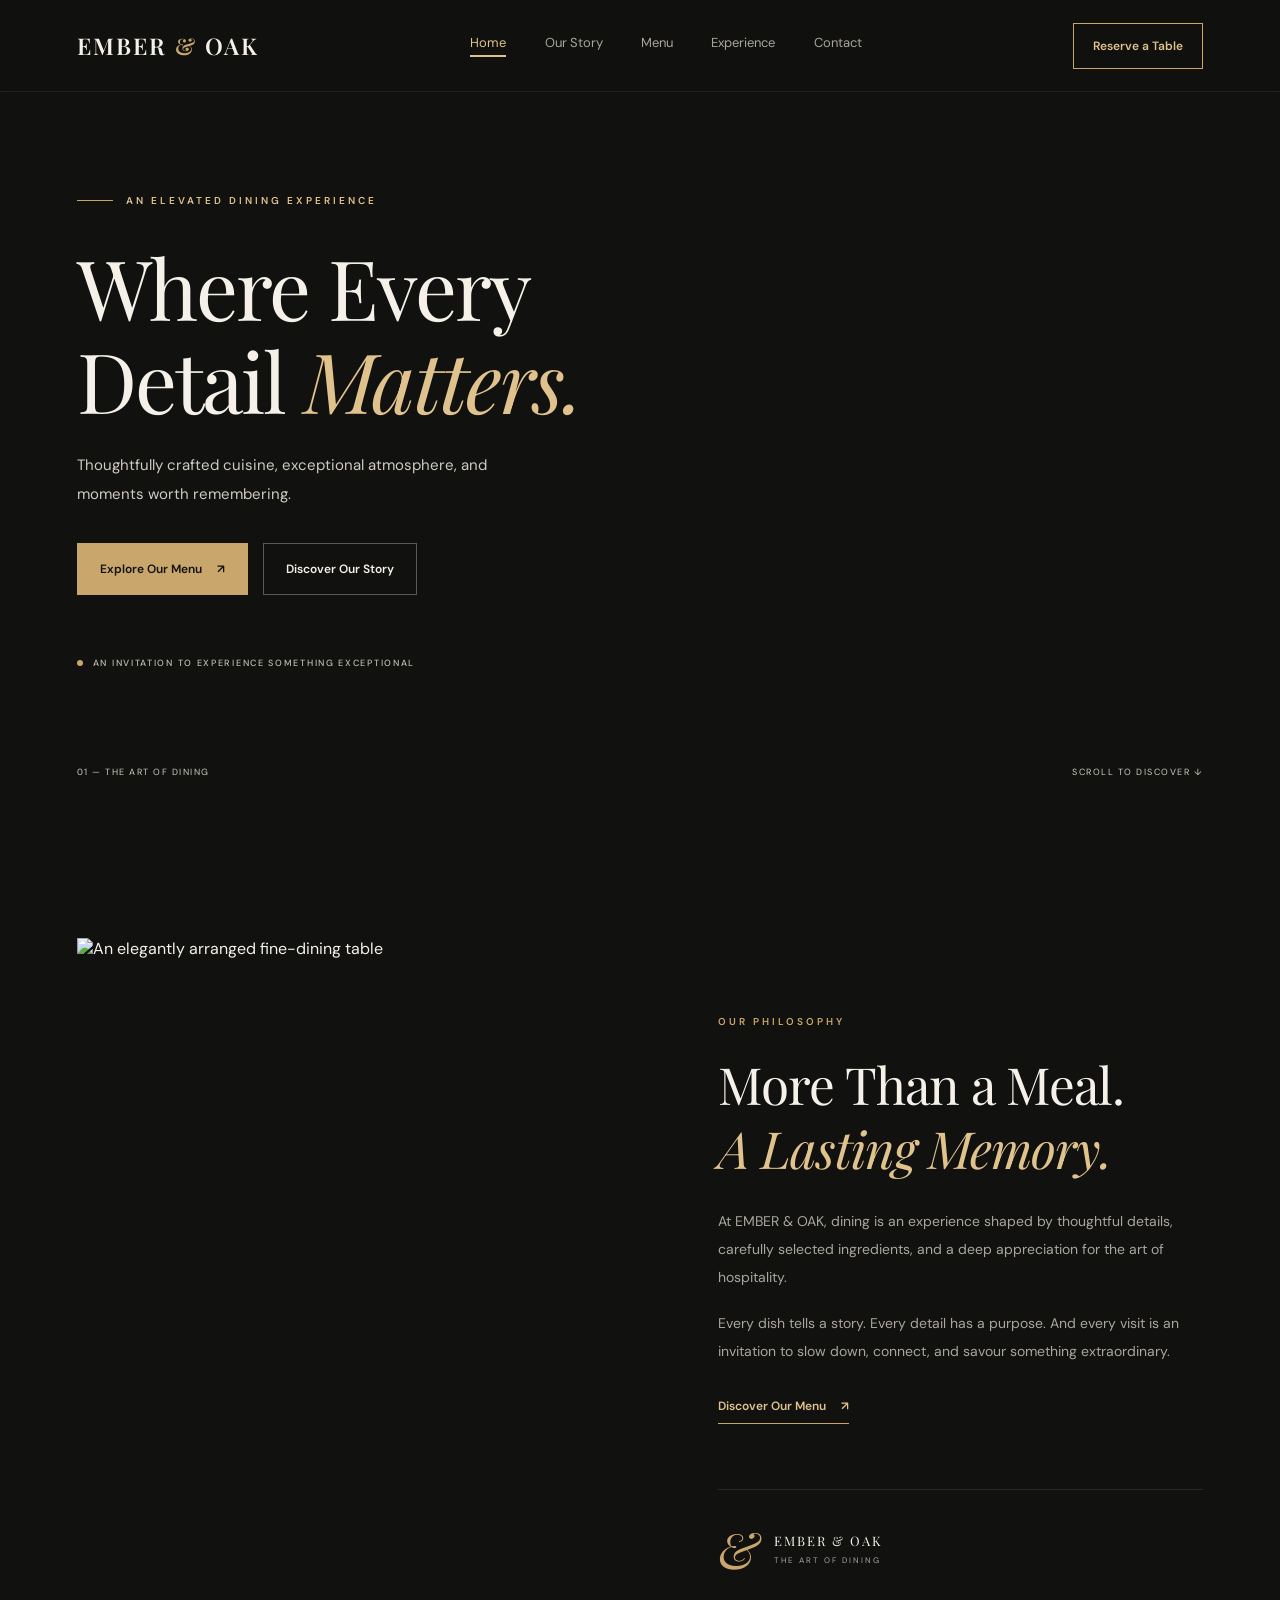
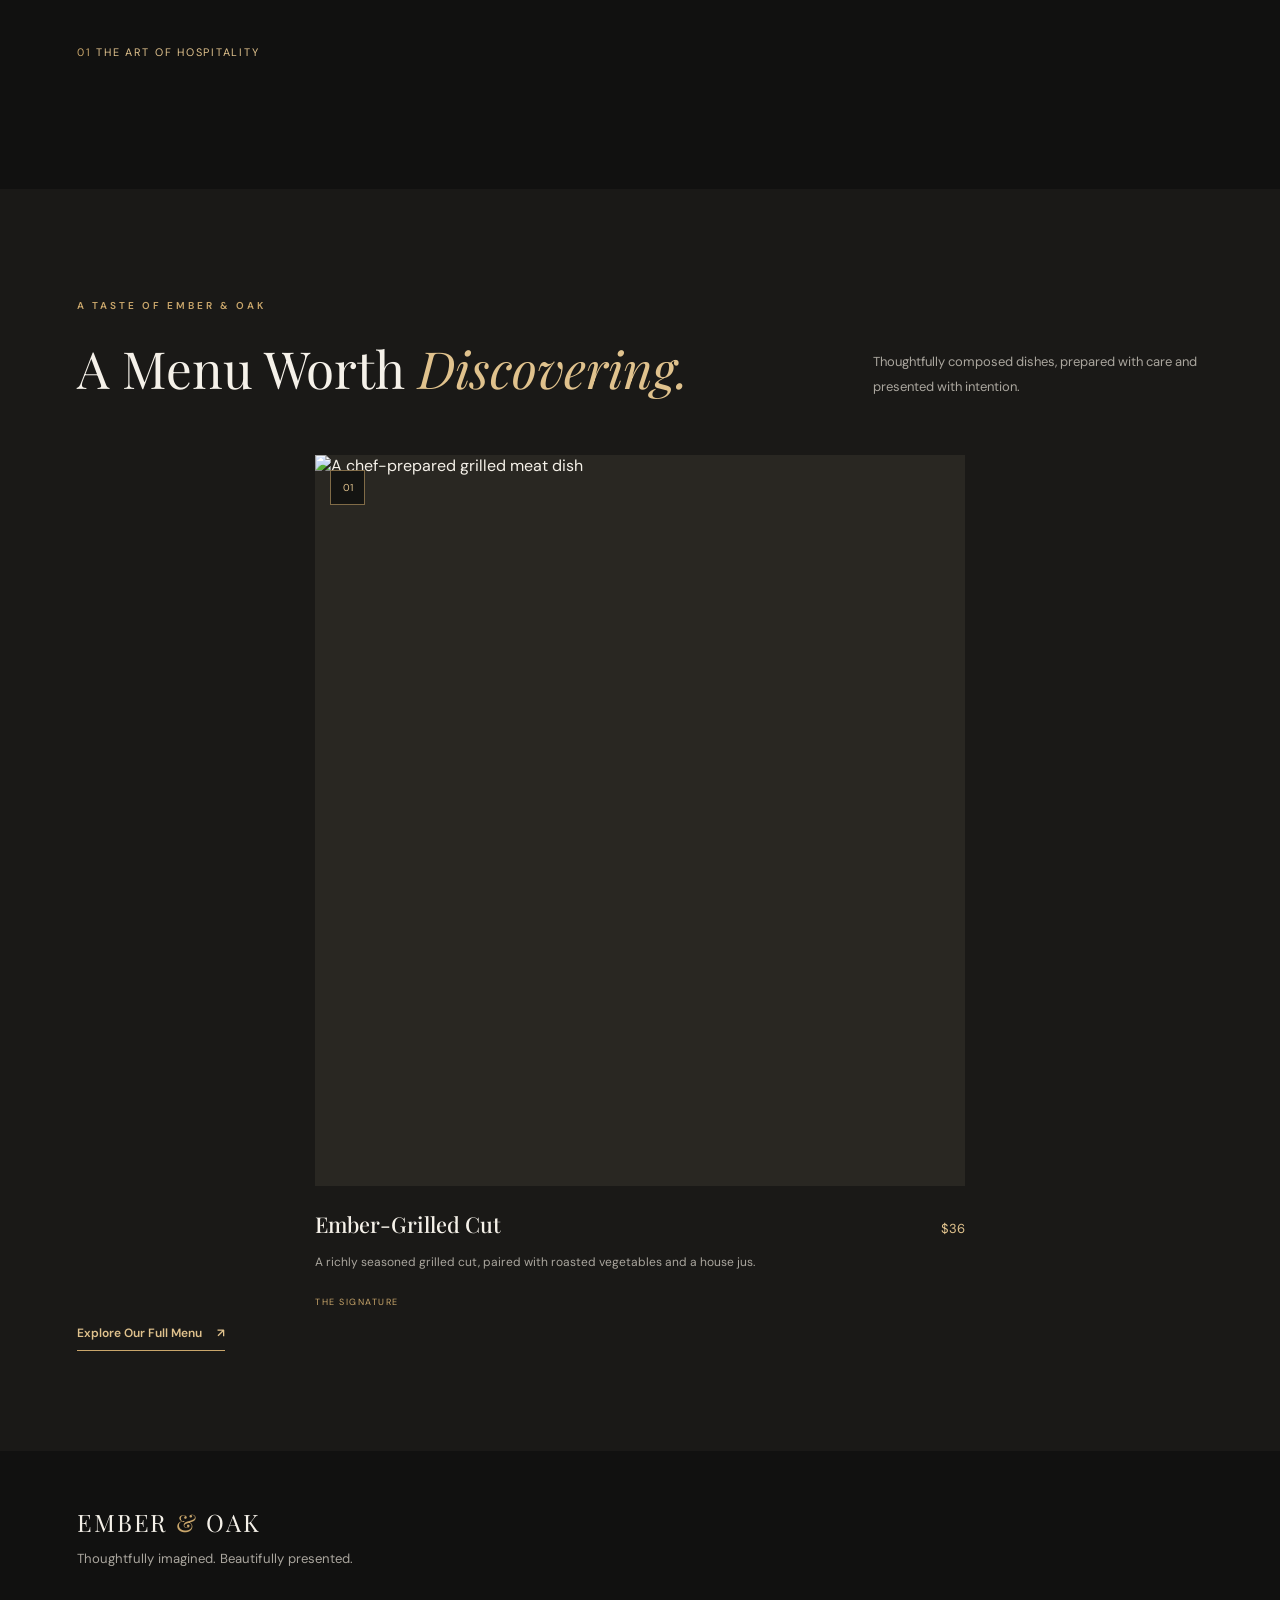
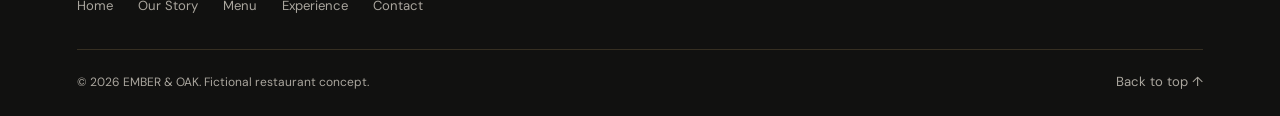
==== commit 0821f659: "Refine homepage and move reservation form to contact page" ====
--- a/index.html
+++ b/index.html
@@ -155,8 +155,9 @@
 
       </section>
 
-      <!-- SIGNATURE MENU -->
-      <section class="menu-section" id="menu">
+      
+      <!-- MENU PREVIEW -->
+      <section class="menu-section home-menu-preview" id="menu">
 
         <div class="menu-heading">
 
@@ -164,7 +165,7 @@
             <p class="section-eyebrow">A TASTE OF EMBER & OAK</p>
 
             <h2>
-              Our Signature <span>Menu.</span>
+              A Menu Worth <span>Discovering.</span>
             </h2>
           </div>
 
@@ -176,36 +177,6 @@
         </div>
 
         <div class="menu-grid">
-
-          <article class="dish-card">
-
-            <div class="dish-image">
-              <img
-                src="https://images.unsplash.com/photo-1547592180-85f173990554?auto=format&fit=crop&w=900&q=85"
-                alt="A beautifully presented gourmet salad"
-                loading="lazy"
-              >
-
-              <span class="dish-number">01</span>
-            </div>
-
-            <div class="dish-details">
-              <div class="dish-title-row">
-                <h3>Garden of Seasons</h3>
-                <span class="dish-price">$18</span>
-              </div>
-
-              <p>
-                Fresh seasonal greens, delicate herbs,
-                toasted seeds, and a citrus dressing.
-              </p>
-
-              <span class="dish-category">
-                THE OPENING COURSE
-              </span>
-            </div>
-
-          </article>
 
           <article class="dish-card">
 
@@ -216,7 +187,7 @@
                 loading="lazy"
               >
 
-              <span class="dish-number">02</span>
+              <span class="dish-number">01</span>
             </div>
 
             <div class="dish-details">
@@ -237,176 +208,11 @@
 
           </article>
 
-          <article class="dish-card">
-
-            <div class="dish-image">
-              <img
-                src="https://images.unsplash.com/photo-1565299624946-b28f40a0ae38?auto=format&fit=crop&w=900&q=85"
-                alt="A freshly prepared gourmet pizza"
-                loading="lazy"
-              >
-
-              <span class="dish-number">03</span>
-            </div>
-
-            <div class="dish-details">
-              <div class="dish-title-row">
-                <h3>Oakhouse Special</h3>
-                <span class="dish-price">$24</span>
-              </div>
-
-              <p>
-                A crisp, oven-finished creation with
-                carefully selected toppings and herbs.
-              </p>
-
-              <span class="dish-category">
-                A HOUSE FAVOURITE
-              </span>
-            </div>
-
-          </article>
-
-        </div>
-
-        <p class="menu-disclaimer">
-          Illustrative menu and prices for this fictional website concept.
-        </p>
-
-      </section>
-
-
-      <section class="experience-section" id="experience">
-        <div class="experience-image"></div>
-
-        <div class="experience-overlay"></div>
-
-        <div class="experience-content">
-          <span class="section-label">
-            <span class="label-line"></span>
-            THE EMBER & OAK EXPERIENCE
-          </span>
-
-          <h2>An Evening<br>Worth Remembering.</h2>
-
-          <p>
-            Thoughtfully prepared cuisine, warm lighting, and an atmosphere
-            designed to make every moment feel special.
-          </p>
-
-          <a href="#reservations" class="header-cta">
-            Reserve a Table
-          </a>
-        </div>
-
-      </section>
-
-
-      <section class="reservation-section" id="reservations">
-        <span class="section-label">
-          <span class="label-line"></span>
-          YOUR TABLE AWAITS
-        </span>
-
-        <h2>Make It an Evening<br>to Remember.</h2>
-
-        <p>
-          Whether it's an intimate dinner or a special celebration,
-          we'd love to be part of your occasion.
-        </p>
-
-        <form class="reservation-form" id="reservation-form">
-          <div class="reservation-form-grid">
-            <label>
-              Your name
-              <input type="text" name="name" autocomplete="name" required>
-            </label>
-
-            <label>
-              Email address
-              <input type="email" name="email" autocomplete="email" required>
-            </label>
-
-            <label>
-              Preferred date
-              <input type="date" name="date" required>
-            </label>
-
-            <label>
-              Preferred time
-              <input type="time" name="time" required>
-            </label>
-
-            <label>
-              Guests
-              <select name="guests" required>
-                <option value="">Select</option>
-                <option>2 guests</option>
-                <option>3 guests</option>
-                <option>4 guests</option>
-                <option>5+ guests</option>
-              </select>
-            </label>
-
-            <label>
-              Occasion
-              <select name="occasion">
-                <option>Dining experience</option>
-                <option>Birthday</option>
-                <option>Anniversary</option>
-                <option>Private gathering</option>
-              </select>
-            </label>
-          </div>
-
-          <button type="submit" class="button button-primary">
-            Request a Reservation
-          </button>
-
-          <p class="reservation-form-note">
-            Demonstration form only — no booking is submitted.
-          </p>
-          <p class="reservation-status" id="reservation-status" aria-live="polite"></p>
-        </form>
-
-        <a href="#contact" class="text-link">
-          Have a question? Get in touch <span aria-hidden="true">↗</span>
+        </div>
+
+        <a href="menu.html" class="text-link">
+          Explore Our Full Menu <span aria-hidden="true">↗</span>
         </a>
-
-      </section>
-
-
-      <section class="contact-section" id="contact">
-        <div class="contact-content">
-          <span class="section-label">
-            <span class="label-line"></span>
-            COME ON IN
-          </span>
-
-          <h2>Let's Make<br>Something Special.</h2>
-
-          <p>
-            Great food deserves great company. Explore our menu
-            and imagine your next memorable evening with us.
-          </p>
-        </div>
-
-        <div class="contact-details">
-          <div class="contact-item">
-            <span class="contact-label">LOCATION</span>
-            <p>Restaurant concept · Location to be determined</p>
-          </div>
-
-          <div class="contact-item">
-            <span class="contact-label">OPENING HOURS</span>
-            <p>Illustrative hours · To be confirmed</p>
-          </div>
-
-          <div class="contact-item">
-            <span class="contact-label">ENQUIRIES</span>
-            <p>Contact details to be added</p>
-          </div>
-        </div>
 
       </section>
 
--- a/style.css
+++ b/style.css
@@ -75,15 +75,34 @@
 }
 
 .main-nav a {
+  position: relative;
   color: var(--color-muted);
   font-size: 13px;
+  padding-bottom: 6px;
   transition: color 0.25s ease;
 }
 
-.main-nav a:hover {
+.main-nav a:hover,
+.main-nav a[aria-current="page"] {
   color: var(--color-gold-light);
-  border-bottom: 2px solid var(--color-gold-light);
-  padding-bottom: 4px;
+}
+
+.main-nav a::after {
+  content: "";
+  position: absolute;
+  left: 0;
+  bottom: 0;
+  width: 100%;
+  height: 2px;
+  background: var(--color-gold-light);
+  transform: scaleX(0);
+  transform-origin: left;
+  transition: transform 0.25s ease;
+}
+
+.main-nav a:hover::after,
+.main-nav a[aria-current="page"]::after {
+  transform: scaleX(1);
 }
 
 .header-cta {
@@ -2170,5 +2189,13 @@
 }
 
 
-
-
+/* HOMEPAGE MENU PREVIEW */
+.home-menu-preview .menu-grid {
+  grid-template-columns: minmax(0, 1fr);
+  justify-items: center;
+}
+
+.home-menu-preview .dish-card {
+  width: 100%;
+  max-width: 650px;
+}
